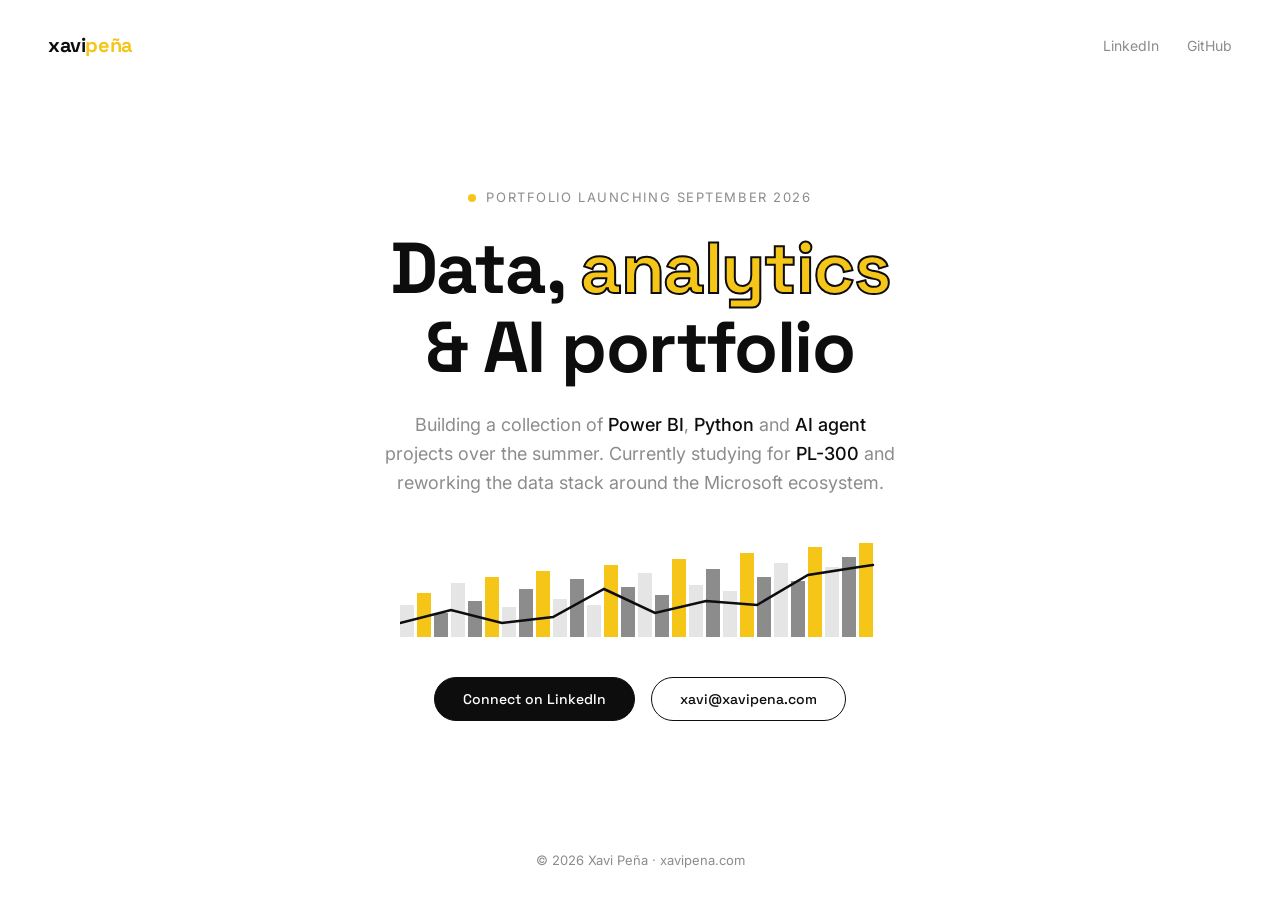
==== index.html @ e754409e "Add files via upload" ====
<!DOCTYPE html>
<html lang="en">
<head>
<meta charset="UTF-8">
<meta name="viewport" content="width=device-width, initial-scale=1.0">
<title>Xavi Peña — Data Analyst</title>
<link rel="preconnect" href="https://fonts.googleapis.com">
<link rel="preconnect" href="https://fonts.gstatic.com" crossorigin>
<link href="https://fonts.googleapis.com/css2?family=Space+Grotesk:wght@500;700&family=Inter:wght@400;500&display=swap" rel="stylesheet">
<style>
  :root {
    --yellow: #F5C518;
    --black: #0D0D0D;
    --gray: #8C8C8C;
    --gray-light: #E5E5E5;
    --white: #FFFFFF;
  }

  * {
    margin: 0;
    padding: 0;
    box-sizing: border-box;
  }

  html, body {
    height: 100%;
  }

  body {
    font-family: 'Inter', sans-serif;
    background: var(--white);
    color: var(--black);
    display: flex;
    flex-direction: column;
    min-height: 100vh;
  }

  header {
    display: flex;
    justify-content: space-between;
    align-items: center;
    padding: 32px 48px;
  }

  .logo {
    font-family: 'Space Grotesk', sans-serif;
    font-weight: 700;
    font-size: 20px;
    letter-spacing: -0.02em;
  }

  .logo span {
    color: var(--yellow);
  }

  nav a {
    font-size: 14px;
    color: var(--gray);
    text-decoration: none;
    margin-left: 24px;
    transition: color 0.2s ease;
  }

  nav a:hover {
    color: var(--black);
  }

  main {
    flex: 1;
    display: flex;
    align-items: center;
    justify-content: center;
    padding: 0 24px;
  }

  .content {
    max-width: 720px;
    width: 100%;
    text-align: center;
  }

  .eyebrow {
    font-size: 13px;
    letter-spacing: 0.12em;
    text-transform: uppercase;
    color: var(--gray);
    margin-bottom: 24px;
  }

  .eyebrow .dot {
    display: inline-block;
    width: 8px;
    height: 8px;
    border-radius: 50%;
    background: var(--yellow);
    margin-right: 10px;
    vertical-align: middle;
  }

  h1 {
    font-family: 'Space Grotesk', sans-serif;
    font-weight: 700;
    font-size: clamp(40px, 8vw, 72px);
    line-height: 1.1;
    letter-spacing: -0.02em;
    margin-bottom: 24px;
  }

  h1 .accent {
    color: var(--yellow);
    -webkit-text-stroke: 2px var(--black);
    text-stroke: 2px var(--black);
  }

  .subtitle {
    font-size: 18px;
    color: var(--gray);
    line-height: 1.6;
    max-width: 520px;
    margin: 0 auto 40px;
  }

  .subtitle strong {
    color: var(--black);
    font-weight: 500;
  }

  .chart {
    width: 100%;
    max-width: 480px;
    height: 100px;
    margin: 0 auto 40px;
    display: block;
  }

  .links {
    display: flex;
    justify-content: center;
    gap: 16px;
    flex-wrap: wrap;
  }

  .links a {
    font-family: 'Space Grotesk', sans-serif;
    font-size: 14px;
    font-weight: 500;
    text-decoration: none;
    padding: 12px 28px;
    border-radius: 100px;
    border: 1px solid var(--black);
    color: var(--black);
    transition: all 0.2s ease;
  }

  .links a.primary {
    background: var(--black);
    color: var(--white);
  }

  .links a.primary:hover {
    background: var(--yellow);
    border-color: var(--yellow);
    color: var(--black);
  }

  .links a.secondary:hover {
    background: var(--black);
    color: var(--white);
  }

  footer {
    text-align: center;
    padding: 32px;
    font-size: 13px;
    color: var(--gray);
  }

  footer a {
    color: var(--gray);
    text-decoration: none;
  }

  footer a:hover {
    color: var(--black);
  }

  @media (max-width: 480px) {
    header {
      padding: 24px;
    }
    nav a {
      margin-left: 16px;
    }
  }
</style>
</head>
<body>

<header>
  <div class="logo">xavi<span>peña</span></div>
  <nav>
    <a href="https://www.linkedin.com/in/xavi-pe%C3%B1a-gallego-06b857101/" target="_blank" rel="noopener">LinkedIn</a>
    <a href="https://github.com/xavipena-data" target="_blank" rel="noopener">GitHub</a>
  </nav>
</header>

<main>
  <div class="content">
    <p class="eyebrow"><span class="dot"></span>Portfolio launching September 2026</p>

    <h1>Data, <span class="accent">analytics</span><br>&amp; AI portfolio</h1>

    <p class="subtitle">
      Building a collection of <strong>Power BI</strong>, <strong>Python</strong> and <strong>AI agent</strong>
      projects over the summer. Currently studying for <strong>PL-300</strong> and reworking the data stack
      around the Microsoft ecosystem.
    </p>

    <svg class="chart" viewBox="0 0 480 100" role="img" aria-label="Ascending bar chart with trend line, representing progress over the summer">
      <g>
        <rect x="0" y="68" width="14" height="32" fill="#E5E5E5"/>
        <rect x="17" y="56" width="14" height="44" fill="#F5C518"/>
        <rect x="34" y="76" width="14" height="24" fill="#8C8C8C"/>
        <rect x="51" y="46" width="14" height="54" fill="#E5E5E5"/>
        <rect x="68" y="64" width="14" height="36" fill="#8C8C8C"/>
        <rect x="85" y="40" width="14" height="60" fill="#F5C518"/>
        <rect x="102" y="70" width="14" height="30" fill="#E5E5E5"/>
        <rect x="119" y="52" width="14" height="48" fill="#8C8C8C"/>
        <rect x="136" y="34" width="14" height="66" fill="#F5C518"/>
        <rect x="153" y="62" width="14" height="38" fill="#E5E5E5"/>
        <rect x="170" y="42" width="14" height="58" fill="#8C8C8C"/>
        <rect x="187" y="68" width="14" height="32" fill="#E5E5E5"/>
        <rect x="204" y="28" width="14" height="72" fill="#F5C518"/>
        <rect x="221" y="50" width="14" height="50" fill="#8C8C8C"/>
        <rect x="238" y="36" width="14" height="64" fill="#E5E5E5"/>
        <rect x="255" y="58" width="14" height="42" fill="#8C8C8C"/>
        <rect x="272" y="22" width="14" height="78" fill="#F5C518"/>
        <rect x="289" y="48" width="14" height="52" fill="#E5E5E5"/>
        <rect x="306" y="32" width="14" height="68" fill="#8C8C8C"/>
        <rect x="323" y="54" width="14" height="46" fill="#E5E5E5"/>
        <rect x="340" y="16" width="14" height="84" fill="#F5C518"/>
        <rect x="357" y="40" width="14" height="60" fill="#8C8C8C"/>
        <rect x="374" y="26" width="14" height="74" fill="#E5E5E5"/>
        <rect x="391" y="44" width="14" height="56" fill="#8C8C8C"/>
        <rect x="408" y="10" width="14" height="90" fill="#F5C518"/>
        <rect x="425" y="30" width="14" height="70" fill="#E5E5E5"/>
        <rect x="442" y="20" width="14" height="80" fill="#8C8C8C"/>
        <rect x="459" y="6" width="14" height="94" fill="#F5C518"/>
      </g>
      <polyline points="0,86 51,73 102,86 153,80 204,52 255,76 306,64 357,68 408,38 459,30 473,28"
        fill="none" stroke="#0D0D0D" stroke-width="2.5" stroke-linecap="round"/>
    </svg>

    <div class="links">
      <a class="primary" href="https://www.linkedin.com/in/xavi-pe%C3%B1a-gallego-06b857101/" target="_blank" rel="noopener">Connect on LinkedIn</a>
      <a class="secondary" href="mailto:xavi@xavipena.com">xavi@xavipena.com</a>
    </div>
  </div>
</main>

<footer>
  &copy; 2026 Xavi Peña &middot; xavipena.com
</footer>

</body>
</html>
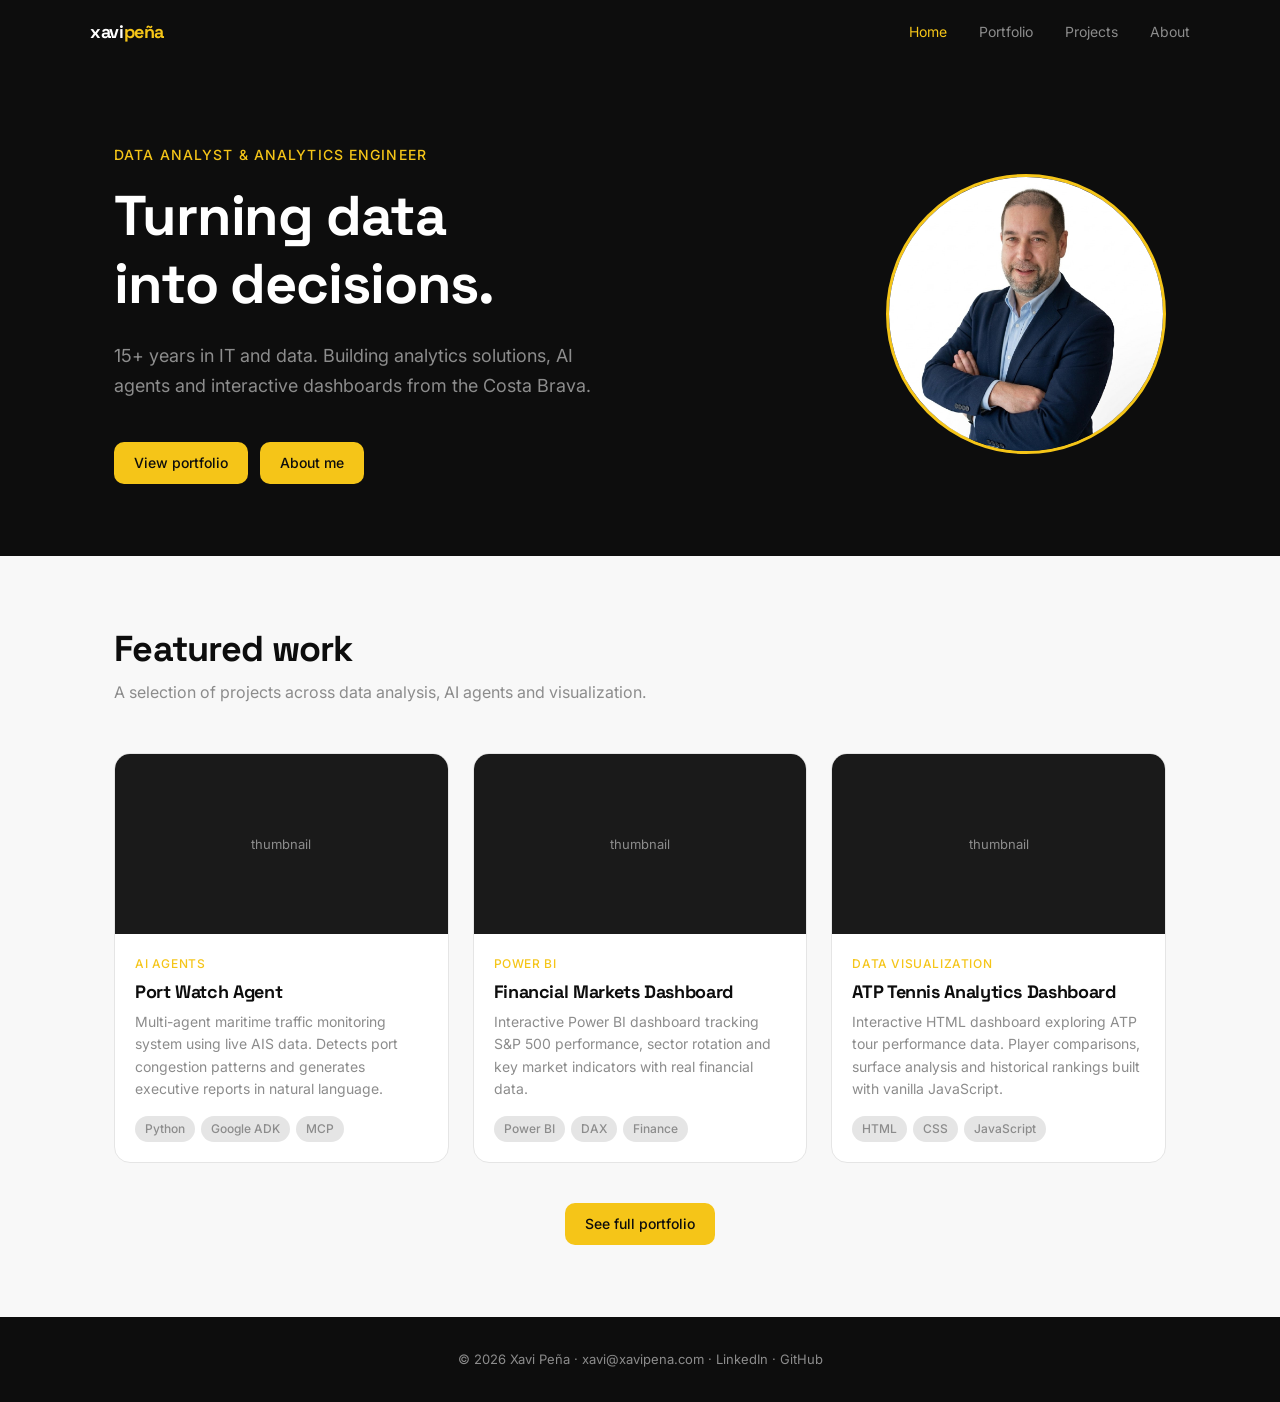
==== commit d76fd058: "Launch portfolio: 5 projects, about page, tech stack, certifications" ====
--- a/index.html
+++ b/index.html
@@ -1,266 +1,98 @@
 <!DOCTYPE html>
 <html lang="en">
 <head>
-<meta charset="UTF-8">
-<meta name="viewport" content="width=device-width, initial-scale=1.0">
-<title>Xavi Peña — Data Analyst</title>
-<link rel="preconnect" href="https://fonts.googleapis.com">
-<link rel="preconnect" href="https://fonts.gstatic.com" crossorigin>
-<link href="https://fonts.googleapis.com/css2?family=Space+Grotesk:wght@500;700&family=Inter:wght@400;500&display=swap" rel="stylesheet">
-<style>
-  :root {
-    --yellow: #F5C518;
-    --black: #0D0D0D;
-    --gray: #8C8C8C;
-    --gray-light: #E5E5E5;
-    --white: #FFFFFF;
-  }
-
-  * {
-    margin: 0;
-    padding: 0;
-    box-sizing: border-box;
-  }
-
-  html, body {
-    height: 100%;
-  }
-
-  body {
-    font-family: 'Inter', sans-serif;
-    background: var(--white);
-    color: var(--black);
-    display: flex;
-    flex-direction: column;
-    min-height: 100vh;
-  }
-
-  header {
-    display: flex;
-    justify-content: space-between;
-    align-items: center;
-    padding: 32px 48px;
-  }
-
-  .logo {
-    font-family: 'Space Grotesk', sans-serif;
-    font-weight: 700;
-    font-size: 20px;
-    letter-spacing: -0.02em;
-  }
-
-  .logo span {
-    color: var(--yellow);
-  }
-
-  nav a {
-    font-size: 14px;
-    color: var(--gray);
-    text-decoration: none;
-    margin-left: 24px;
-    transition: color 0.2s ease;
-  }
-
-  nav a:hover {
-    color: var(--black);
-  }
-
-  main {
-    flex: 1;
-    display: flex;
-    align-items: center;
-    justify-content: center;
-    padding: 0 24px;
-  }
-
-  .content {
-    max-width: 720px;
-    width: 100%;
-    text-align: center;
-  }
-
-  .eyebrow {
-    font-size: 13px;
-    letter-spacing: 0.12em;
-    text-transform: uppercase;
-    color: var(--gray);
-    margin-bottom: 24px;
-  }
-
-  .eyebrow .dot {
-    display: inline-block;
-    width: 8px;
-    height: 8px;
-    border-radius: 50%;
-    background: var(--yellow);
-    margin-right: 10px;
-    vertical-align: middle;
-  }
-
-  h1 {
-    font-family: 'Space Grotesk', sans-serif;
-    font-weight: 700;
-    font-size: clamp(40px, 8vw, 72px);
-    line-height: 1.1;
-    letter-spacing: -0.02em;
-    margin-bottom: 24px;
-  }
-
-  h1 .accent {
-    color: var(--yellow);
-    -webkit-text-stroke: 2px var(--black);
-    text-stroke: 2px var(--black);
-  }
-
-  .subtitle {
-    font-size: 18px;
-    color: var(--gray);
-    line-height: 1.6;
-    max-width: 520px;
-    margin: 0 auto 40px;
-  }
-
-  .subtitle strong {
-    color: var(--black);
-    font-weight: 500;
-  }
-
-  .chart {
-    width: 100%;
-    max-width: 480px;
-    height: 100px;
-    margin: 0 auto 40px;
-    display: block;
-  }
-
-  .links {
-    display: flex;
-    justify-content: center;
-    gap: 16px;
-    flex-wrap: wrap;
-  }
-
-  .links a {
-    font-family: 'Space Grotesk', sans-serif;
-    font-size: 14px;
-    font-weight: 500;
-    text-decoration: none;
-    padding: 12px 28px;
-    border-radius: 100px;
-    border: 1px solid var(--black);
-    color: var(--black);
-    transition: all 0.2s ease;
-  }
-
-  .links a.primary {
-    background: var(--black);
-    color: var(--white);
-  }
-
-  .links a.primary:hover {
-    background: var(--yellow);
-    border-color: var(--yellow);
-    color: var(--black);
-  }
-
-  .links a.secondary:hover {
-    background: var(--black);
-    color: var(--white);
-  }
-
-  footer {
-    text-align: center;
-    padding: 32px;
-    font-size: 13px;
-    color: var(--gray);
-  }
-
-  footer a {
-    color: var(--gray);
-    text-decoration: none;
-  }
-
-  footer a:hover {
-    color: var(--black);
-  }
-
-  @media (max-width: 480px) {
-    header {
-      padding: 24px;
-    }
-    nav a {
-      margin-left: 16px;
-    }
-  }
-</style>
+  <meta charset="UTF-8">
+  <meta name="viewport" content="width=device-width, initial-scale=1.0">
+  <meta name="description" content="Xavi Peña — Data Analyst & Analytics Engineer. Portfolio of data, analytics and AI projects.">
+  <meta property="og:title" content="Xavi Peña — Data & AI Portfolio">
+  <meta property="og:description" content="Data Analyst & Analytics Engineer based in Costa Brava, Spain.">
+  <meta property="og:image" content="assets/img/xavi-hero.jpg">
+  <title>Xavi Peña — Data & AI Portfolio</title>
+  <link rel="stylesheet" href="assets/css/main.css">
 </head>
 <body>
 
-<header>
-  <div class="logo">xavi<span>peña</span></div>
+  <!-- NAVIGATION -->
   <nav>
-    <a href="https://www.linkedin.com/in/xavi-pe%C3%B1a-gallego-06b857101/" target="_blank" rel="noopener">LinkedIn</a>
-    <a href="https://github.com/xavipena-data" target="_blank" rel="noopener">GitHub</a>
+    <div class="nav-inner">
+      <a href="index.html" class="nav-logo">xavi<span>peña</span></a>
+      <ul class="nav-links">
+        <li><a href="index.html">Home</a></li>
+        <li><a href="portfolio.html">Portfolio</a></li>
+        <li><a href="projects.html">Projects</a></li>
+        <li><a href="about.html">About</a></li>
+      </ul>
+      <button class="nav-toggle" aria-label="Toggle menu">
+        <span></span>
+        <span></span>
+        <span></span>
+      </button>
+    </div>
   </nav>
-</header>
 
-<main>
-  <div class="content">
-    <p class="eyebrow"><span class="dot"></span>Portfolio launching September 2026</p>
+  <!-- HERO -->
+  <section style="background: var(--black); padding: 80px 0 72px;">
+    <div class="container" style="display: flex; align-items: center; gap: 64px; flex-wrap: wrap;">
+      <div style="flex: 1; min-width: 280px;">
+        <p style="color: var(--yellow); font-size: 14px; font-weight: 500; letter-spacing: 0.08em; text-transform: uppercase; margin-bottom: 16px;">Data Analyst & Analytics Engineer</p>
+        <h1 style="color: var(--white); margin-bottom: 24px;">Turning data<br>into decisions.</h1>
+        <p style="color: var(--gray); font-size: 18px; line-height: 1.7; margin-bottom: 40px; max-width: 480px;">15+ years in IT and data. Building analytics solutions, AI agents and interactive dashboards from the Costa Brava.</p>
+        <div style="display: flex; gap: 12px; flex-wrap: wrap;">
+          <a href="portfolio.html" class="btn btn-primary">View portfolio</a>
+          <a href="about.html" class="btn btn-primary">About me</a>
+        </div>
+      </div>
+      <div style="flex-shrink: 0;">
+        <img src="assets/img/xavi-hero.jpg" alt="Xavi Peña" style="width: 280px; height: 280px; border-radius: 50%; object-fit: cover; object-position: top; border: 3px solid var(--yellow);">
+      </div>
+    </div>
+  </section>
 
-    <h1>Data, <span class="accent">analytics</span><br>&amp; AI portfolio</h1>
+  <!-- FEATURED PROJECTS PREVIEW -->
+  <section class="section">
+    <div class="container">
+      <h2 class="section-title">Featured work</h2>
+      <p class="section-subtitle">A selection of projects across data analysis, AI agents and visualization.</p>
+      <div id="featured-preview" style="display: grid; grid-template-columns: repeat(auto-fill, minmax(300px, 1fr)); gap: 24px;"></div>
+      <div style="text-align: center; margin-top: 40px;">
+        <a href="portfolio.html" class="btn btn-primary">See full portfolio</a>
+      </div>
+    </div>
+  </section>
 
-    <p class="subtitle">
-      Building a collection of <strong>Power BI</strong>, <strong>Python</strong> and <strong>AI agent</strong>
-      projects over the summer. Currently studying for <strong>PL-300</strong> and reworking the data stack
-      around the Microsoft ecosystem.
-    </p>
+  <!-- FOOTER -->
+  <footer>
+    <div class="container">
+      <p>© 2026 Xavi Peña · <a href="mailto:xavi@xavipena.com">xavi@xavipena.com</a> · <a href="https://linkedin.com/in/xavi-peña-gallego-06b857101" target="_blank">LinkedIn</a> · <a href="https://github.com/xavipena-data" target="_blank">GitHub</a></p>
+    </div>
+  </footer>
 
-    <svg class="chart" viewBox="0 0 480 100" role="img" aria-label="Ascending bar chart with trend line, representing progress over the summer">
-      <g>
-        <rect x="0" y="68" width="14" height="32" fill="#E5E5E5"/>
-        <rect x="17" y="56" width="14" height="44" fill="#F5C518"/>
-        <rect x="34" y="76" width="14" height="24" fill="#8C8C8C"/>
-        <rect x="51" y="46" width="14" height="54" fill="#E5E5E5"/>
-        <rect x="68" y="64" width="14" height="36" fill="#8C8C8C"/>
-        <rect x="85" y="40" width="14" height="60" fill="#F5C518"/>
-        <rect x="102" y="70" width="14" height="30" fill="#E5E5E5"/>
-        <rect x="119" y="52" width="14" height="48" fill="#8C8C8C"/>
-        <rect x="136" y="34" width="14" height="66" fill="#F5C518"/>
-        <rect x="153" y="62" width="14" height="38" fill="#E5E5E5"/>
-        <rect x="170" y="42" width="14" height="58" fill="#8C8C8C"/>
-        <rect x="187" y="68" width="14" height="32" fill="#E5E5E5"/>
-        <rect x="204" y="28" width="14" height="72" fill="#F5C518"/>
-        <rect x="221" y="50" width="14" height="50" fill="#8C8C8C"/>
-        <rect x="238" y="36" width="14" height="64" fill="#E5E5E5"/>
-        <rect x="255" y="58" width="14" height="42" fill="#8C8C8C"/>
-        <rect x="272" y="22" width="14" height="78" fill="#F5C518"/>
-        <rect x="289" y="48" width="14" height="52" fill="#E5E5E5"/>
-        <rect x="306" y="32" width="14" height="68" fill="#8C8C8C"/>
-        <rect x="323" y="54" width="14" height="46" fill="#E5E5E5"/>
-        <rect x="340" y="16" width="14" height="84" fill="#F5C518"/>
-        <rect x="357" y="40" width="14" height="60" fill="#8C8C8C"/>
-        <rect x="374" y="26" width="14" height="74" fill="#E5E5E5"/>
-        <rect x="391" y="44" width="14" height="56" fill="#8C8C8C"/>
-        <rect x="408" y="10" width="14" height="90" fill="#F5C518"/>
-        <rect x="425" y="30" width="14" height="70" fill="#E5E5E5"/>
-        <rect x="442" y="20" width="14" height="80" fill="#8C8C8C"/>
-        <rect x="459" y="6" width="14" height="94" fill="#F5C518"/>
-      </g>
-      <polyline points="0,86 51,73 102,86 153,80 204,52 255,76 306,64 357,68 408,38 459,30 473,28"
-        fill="none" stroke="#0D0D0D" stroke-width="2.5" stroke-linecap="round"/>
-    </svg>
-
-    <div class="links">
-      <a class="primary" href="https://www.linkedin.com/in/xavi-pe%C3%B1a-gallego-06b857101/" target="_blank" rel="noopener">Connect on LinkedIn</a>
-      <a class="secondary" href="mailto:xavi@xavipena.com">xavi@xavipena.com</a>
-    </div>
-  </div>
-</main>
-
-<footer>
-  &copy; 2026 Xavi Peña &middot; xavipena.com
-</footer>
+  <script src="assets/js/main.js"></script>
+  <script>
+    // Load featured projects preview (max 3)
+    fetch('projects.json')
+      .then(r => r.json())
+      .then(data => {
+        const container = document.getElementById('featured-preview');
+        const featured = data.portfolio.filter(p => p.home === true);
+        featured.forEach(p => {
+          container.innerHTML += `
+            <a href="portfolio.html" class="card" style="display:block; text-decoration:none;">
+              <div class="card-img" style="background: var(--gray-dark); height: 180px; display:flex; align-items:center; justify-content:center;">
+                <span style="color: var(--gray); font-size: 13px;">thumbnail</span>
+              </div>
+              <div class="card-body">
+                <p class="card-category">${p.category}</p>
+                <h3 class="card-title">${p.title}</h3>
+                <p class="card-desc">${p.description}</p>
+                <div class="card-tags">
+                  ${p.tags.slice(0, 3).map(t => `<span class="tag">${t}</span>`).join('')}
+                </div>
+              </div>
+            </a>`;
+        });
+      });
+  </script>
 
 </body>
-</html>
+</html>
--- a/assets/css/main.css
+++ b/assets/css/main.css
@@ -0,0 +1,335 @@
+/* ============================================================
+   XAVI PEÑA — Portfolio
+   main.css — Global styles, variables & shared components
+   ============================================================ */
+
+/* --- Google Fonts --- */
+@import url('https://fonts.googleapis.com/css2?family=Space+Grotesk:wght@400;500;700&family=Inter:wght@400;500&display=swap');
+
+/* --- CSS Variables --- */
+:root {
+  --black:        #0D0D0D;
+  --yellow:       #F5C518;
+  --white:        #FFFFFF;
+  --gray:         #8C8C8C;
+  --gray-light:   #E5E5E5;
+  --gray-dark:    #1A1A1A;
+  --bg:           #F8F8F8;
+
+  --font-title:   'Space Grotesk', sans-serif;
+  --font-body:    'Inter', sans-serif;
+
+  --radius-sm:    6px;
+  --radius-md:    10px;
+  --radius-lg:    16px;
+
+  --shadow:       0 2px 12px rgba(0,0,0,0.08);
+  --shadow-hover: 0 6px 24px rgba(0,0,0,0.14);
+
+  --transition:   0.2s ease;
+
+  --max-width:    1100px;
+  --nav-height:   64px;
+}
+
+/* --- Reset --- */
+*, *::before, *::after {
+  box-sizing: border-box;
+  margin: 0;
+  padding: 0;
+}
+
+html {
+  scroll-behavior: smooth;
+  -webkit-text-size-adjust: 100%;
+}
+
+body {
+  font-family: var(--font-body);
+  background: var(--bg);
+  color: var(--black);
+  line-height: 1.6;
+  font-size: 16px;
+}
+
+img {
+  max-width: 100%;
+  display: block;
+}
+
+a {
+  color: inherit;
+  text-decoration: none;
+}
+
+/* --- Navigation --- */
+nav {
+  position: sticky;
+  top: 0;
+  z-index: 100;
+  background: var(--black);
+  height: var(--nav-height);
+  display: flex;
+  align-items: center;
+  padding: 0 24px;
+}
+
+.nav-inner {
+  max-width: var(--max-width);
+  width: 100%;
+  margin: 0 auto;
+  display: flex;
+  justify-content: space-between;
+  align-items: center;
+}
+
+.nav-logo {
+  font-family: var(--font-title);
+  font-size: 18px;
+  font-weight: 700;
+  color: var(--white);
+  letter-spacing: -0.02em;
+}
+
+.nav-logo span {
+  color: var(--yellow);
+}
+
+.nav-links {
+  display: flex;
+  gap: 32px;
+  list-style: none;
+}
+
+.nav-links a {
+  font-size: 14px;
+  color: var(--gray);
+  transition: color var(--transition);
+}
+
+.nav-links a:hover,
+.nav-links a.active {
+  color: var(--white);
+}
+
+.nav-links a.active {
+  color: var(--yellow);
+}
+
+/* Mobile nav toggle */
+.nav-toggle {
+  display: none;
+  flex-direction: column;
+  gap: 5px;
+  cursor: pointer;
+  background: none;
+  border: none;
+  padding: 4px;
+}
+
+.nav-toggle span {
+  display: block;
+  width: 24px;
+  height: 2px;
+  background: var(--white);
+  border-radius: 2px;
+  transition: var(--transition);
+}
+
+/* --- Layout --- */
+.container {
+  max-width: var(--max-width);
+  margin: 0 auto;
+  padding: 0 24px;
+}
+
+.section {
+  padding: 72px 0;
+}
+
+/* --- Typography --- */
+h1, h2, h3, h4 {
+  font-family: var(--font-title);
+  font-weight: 700;
+  line-height: 1.2;
+  letter-spacing: -0.02em;
+}
+
+h1 { font-size: clamp(32px, 5vw, 56px); }
+h2 { font-size: clamp(24px, 3vw, 36px); }
+h3 { font-size: clamp(18px, 2vw, 24px); }
+
+.section-title {
+  font-family: var(--font-title);
+  font-size: clamp(24px, 3vw, 36px);
+  font-weight: 700;
+  margin-bottom: 8px;
+}
+
+.section-subtitle {
+  color: var(--gray);
+  font-size: 16px;
+  margin-bottom: 48px;
+}
+
+/* --- Buttons --- */
+.btn {
+  display: inline-flex;
+  align-items: center;
+  gap: 8px;
+  padding: 10px 20px;
+  border-radius: var(--radius-md);
+  font-size: 14px;
+  font-weight: 500;
+  font-family: var(--font-body);
+  cursor: pointer;
+  transition: var(--transition);
+  border: none;
+}
+
+.btn-primary {
+  background: var(--yellow);
+  color: var(--black);
+}
+
+.btn-primary:hover {
+  opacity: 0.88;
+}
+
+.btn-outline {
+  background: transparent;
+  color: var(--black);
+  border: 1px solid var(--gray-light);
+}
+
+.btn-outline:hover {
+  border-color: var(--yellow);
+  color: var(--yellow);
+}
+
+.btn-outline-dark {
+  background: transparent;
+  color: var(--white);
+  border: 1px solid rgba(255,255,255,0.3);
+}
+
+.btn-outline-dark:hover {
+  border-color: var(--yellow);
+  color: var(--yellow);
+}
+
+/* --- Tags --- */
+.tag {
+  display: inline-block;
+  padding: 3px 10px;
+  background: var(--gray-light);
+  color: var(--gray);
+  font-size: 12px;
+  border-radius: 20px;
+  font-weight: 500;
+}
+
+.tag-yellow {
+  background: rgba(245, 197, 24, 0.12);
+  color: var(--yellow);
+}
+
+/* --- Project card --- */
+.card {
+  background: var(--white);
+  border: 1px solid var(--gray-light);
+  border-radius: var(--radius-lg);
+  overflow: hidden;
+  transition: box-shadow var(--transition), transform var(--transition);
+}
+
+.card:hover {
+  box-shadow: var(--shadow-hover);
+  transform: translateY(-3px);
+}
+
+.card-img {
+  width: 100%;
+  aspect-ratio: 16/9;
+  object-fit: cover;
+  background: var(--gray-dark);
+}
+
+.card-body {
+  padding: 20px;
+}
+
+.card-category {
+  font-size: 12px;
+  font-weight: 500;
+  color: var(--yellow);
+  text-transform: uppercase;
+  letter-spacing: 0.05em;
+  margin-bottom: 8px;
+}
+
+.card-title {
+  font-family: var(--font-title);
+  font-size: 18px;
+  font-weight: 700;
+  margin-bottom: 8px;
+}
+
+.card-desc {
+  font-size: 14px;
+  color: var(--gray);
+  line-height: 1.6;
+  margin-bottom: 16px;
+}
+
+.card-tags {
+  display: flex;
+  flex-wrap: wrap;
+  gap: 6px;
+}
+
+/* --- Footer --- */
+footer {
+  background: var(--black);
+  color: var(--gray);
+  padding: 32px 24px;
+  text-align: center;
+  font-size: 13px;
+}
+
+footer a {
+  color: var(--gray);
+  transition: color var(--transition);
+}
+
+footer a:hover {
+  color: var(--yellow);
+}
+
+/* --- Responsive --- */
+@media (max-width: 768px) {
+  .nav-links {
+    display: none;
+    position: absolute;
+    top: var(--nav-height);
+    left: 0;
+    right: 0;
+    background: var(--black);
+    flex-direction: column;
+    padding: 16px 24px 24px;
+    gap: 16px;
+    border-top: 1px solid var(--gray-dark);
+  }
+
+  .nav-links.open {
+    display: flex;
+  }
+
+  .nav-toggle {
+    display: flex;
+  }
+
+  .section {
+    padding: 48px 0;
+  }
+}
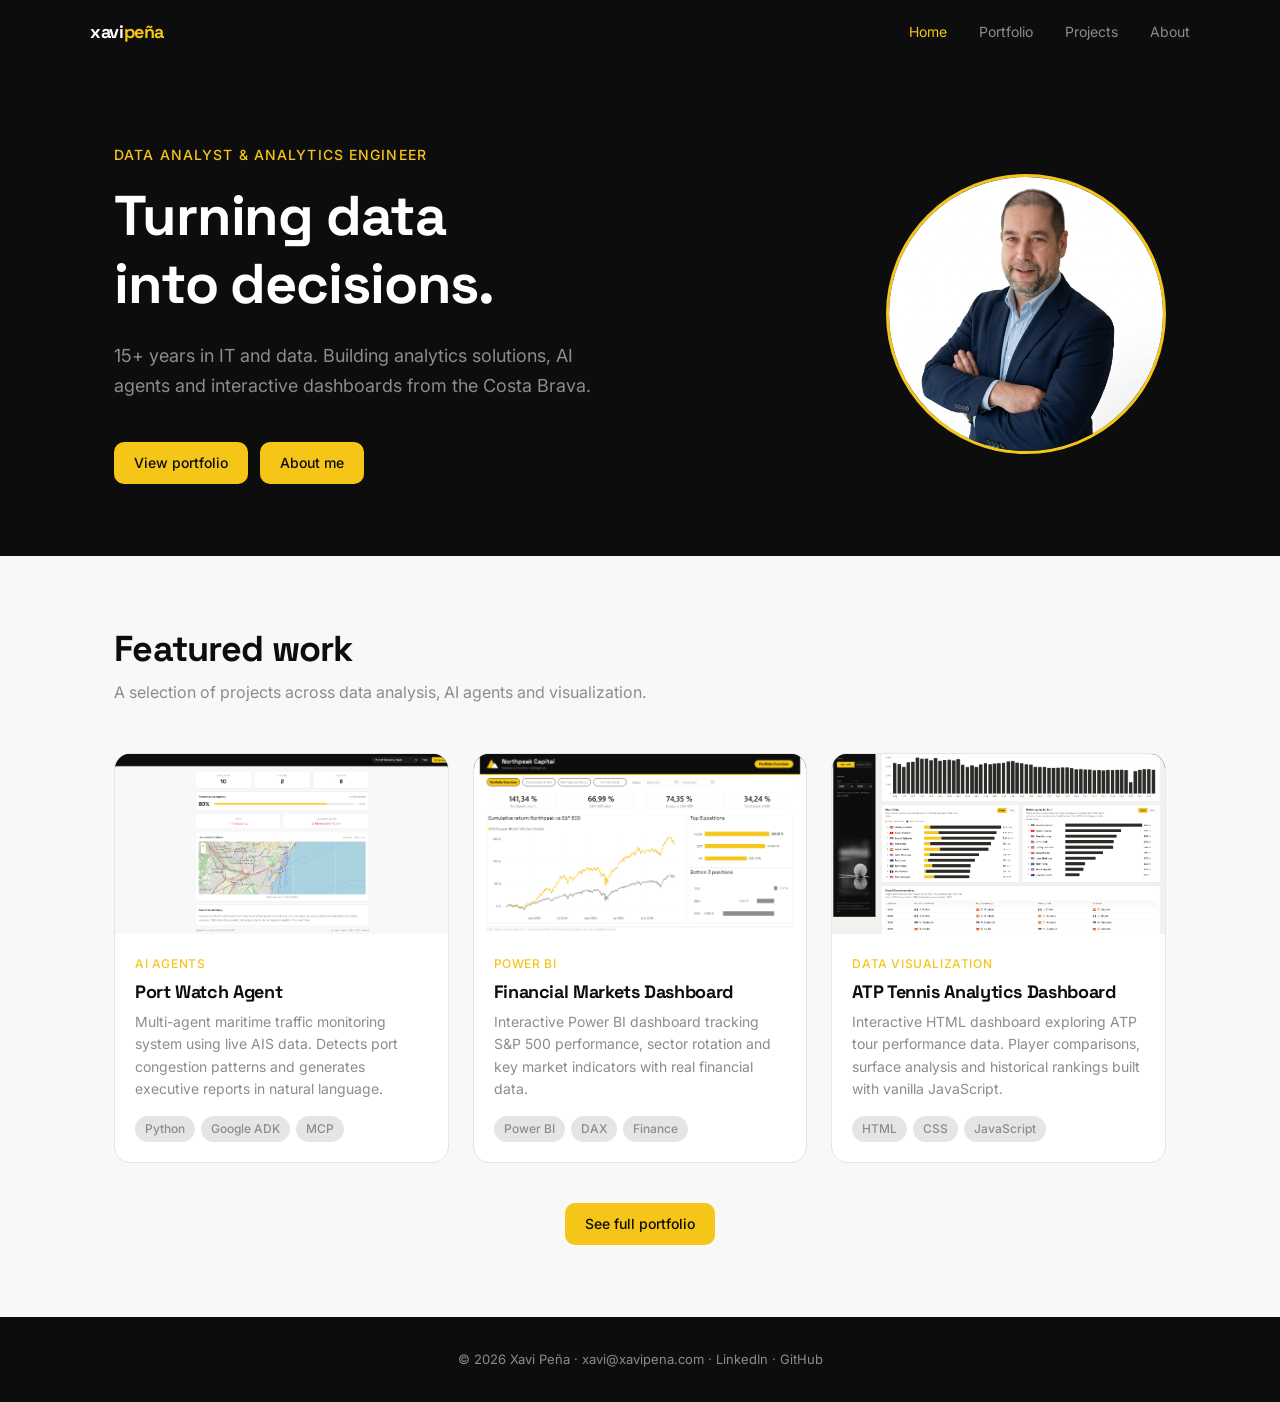
==== commit be29788d: "solve images main" ====
--- a/index.html
+++ b/index.html
@@ -70,15 +70,16 @@
   <script src="assets/js/main.js"></script>
   <script>
     // Load featured projects preview (max 3)
-    fetch('projects.json')
+    fetch('/projects.json')
       .then(r => r.json())
       .then(data => {
         const container = document.getElementById('featured-preview');
         const featured = data.portfolio.filter(p => p.home === true);
         featured.forEach(p => {
           container.innerHTML += `
-            <a href="portfolio.html" class="card" style="display:block; text-decoration:none;">
-              <div class="card-img" style="background: var(--gray-dark); height: 180px; display:flex; align-items:center; justify-content:center;">
+            <a href="${p.link}" ${p.link.startsWith('http') ? 'target="_blank"' : ''} class="card" style="display:block; text-decoration:none;">
+              <div class="card-img" style="background: var(--gray-dark); height: 180px; display:flex; align-items:center; justify-content:center; position:relative; overflow:hidden;">
+                <img src="/${p.thumbnail}" alt="${p.title}" style="width:100%; height:100%; object-fit:cover; position:absolute;" onerror="this.style.display='none'">
                 <span style="color: var(--gray); font-size: 13px;">thumbnail</span>
               </div>
               <div class="card-body">
